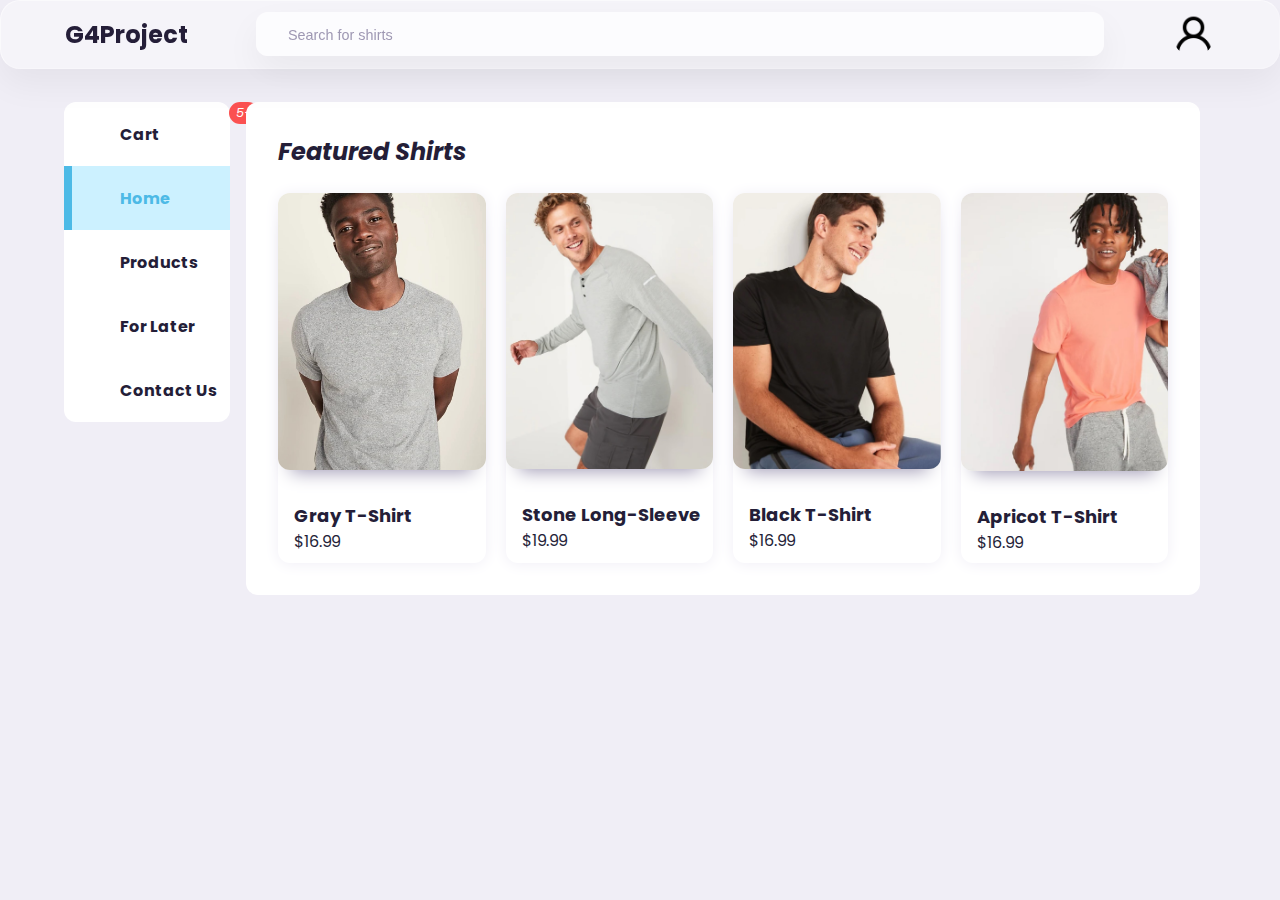
==== index.html @ c5a16b4a "Update index.html" ====
<!Doctype html>
<html lang="en">
<head>
    <meta charset="UTF-8">
    <meta http-equiv="X-UA-Compatible" content="IE=edge">
    <meta name="viewport" content="width=device-width, initial-scale=1.0">
    <title> Group 4 E-Commerce Website </title>
    <!--StyleSheet-->
    <link rel="stylesheet" href="style.css">
    <!--ICONS-->
    <link rel="stylesheet" href="https://unicons.iconscout.com/release/v2.1.6/css/unicons.css">
</head>
<body>    
    <nav>
        <div class="container">
            <h2 class="logo"> G4Project </h2>
            <div class="search-bar">
                <i class="uil uil-search"></i>
                <input type="search" placeholder="Search for shirts">
            </div>


            <!-- top navivation bar
            <div class="Home">
                <label class="btn btn-primary" class="active" for="Go Home">Home</label>
                <label class="btn btn-primary" for="Go Home">Products</label>
                <label class="btn btn-primary" for="Go Home">Contact Us</label>
            </div>

        -->
            <div class="account-photo">
                <img src="Images/account.png" width="20px">
            </div>
        </div>
        </div>
    </nav>
    <!------------------------------------Main-------------------------------------->
    <main>
        <div class="container">
            <!----------------------------------------------left navbar------------------------------------------------->
            <div class="left">
            <div class="sidebar">
                <a class="menu-item">
                    <span><i class="ui uil-shopping-cart"><small class="notification-count">5+</small></i></span><h3>Cart</h3>
                </a>            
                <a class="menu-item active">
                    <span><i class="uil uil-home"></i></span><h3>Home</h3>
                </a>
                <a class="menu-item">
                        <span><i class="uil uil-shopping-bag"></i></span><h3>Products</h3>
                        <!-------------------------------Product Expansion Window----------------------------------------->

                        <div class="product-popup">
                            <div>
                                <div class="product-body">
                                    <b> Athletic </b>

                                </div>
                                
                            </div>

                            <div>                               
                                <div class="product-body">
                                    <b> Casual </b>
                                </div>
                            </div>

                            <div>                               
                                <div class="product-body">
                                    <b> Formal </b>
                                </div>
                            </div>
                        </div>
                </a>
                    <!----------------------End of Product Expansion Window--------------------------------------->
                <a class="menu-item">
                    <span><i class="uil uil-bookmark"></i></span><h3>For Later</h3>
                </a>
                <a class="menu-item">
                    <span><i class="uil uil-envelope"></i></span><h3>Contact Us</h3>
                </a>                
            </div>
            </div>
        
            <!--------------------------------------------Middle to right featured---------------------------------------------->
        <div class="featured-container">            
            <section class="product-list">
                <div class="section-header">
                    <h2><ul><i class="uil uil-star">Featured Shirts</h2></i></ul>
                </div>


                <!--Featured 1- Product One-->
                <div class="product-container">
                <div class="card">
                    <a href="###############">
                        <div class="image">
                            <img src="Images/tshirtexample.jpg">
                        </div>
                    </a>
                        <div class="text">
                            <div class="title">Gray T-Shirt</div>
                            $16.99
                        </div>
                </div>            
             <!--Product Two-->
                <div class="card">
                    <a href="###############">
                        <div class="image">
                            <img src="Images/tshirtexample2.jpg">
                        </div>
                    </a>
                        <div class="text">
                            <div class="title">Stone Long-Sleeve</div>
                            $19.99
                        </div>
                </div>
            <!--Product Three-->
            <div class="card">
                <a href="###############">
                    <div class="image">
                        <img src="Images/tshirtexample3.jpg">
                    </div>
                </a>
                    <div class="text">
                        <div class="title">Black T-Shirt</div>
                        $16.99
                    </div>
            </div>
            <!--Product Four-->
            <div class="card">
                <a href="###############">
                    <div class="image">
                        <img src="Images/tshirtexample4.jpg">
                    </div>
                </a>
                    <div class="text">
                        <div class="title">Apricot T-Shirt</div>
                        $16.99
                    </div>
            </div>        
            </section>
    </div>        
    </main>
</body>
</html>
---- style.css ----
@import url('https://fonts.googleapis.com/css2?family=Poppins:wght@300;400;500;600&display=swap');

:root{
    --color-white: hsl(252, 30%, 100%); 
    --color-light: hsl(252, 30%, 95%); 
    --color-gray: hsl(252, 15%, 65%); 
    /*--color-primary: hsl(252, 75%, 60%); 
    --color-secondary: hsl(252, 100%, 90%); */
    --color-primary: hsl(197, 75%, 60%); 
    --color-secondary: hsl(197, 100%, 90%); 
    --color-success: hsl(120, 95%, 65%); 
    --color-danger: hsl(0, 95%, 65%); 
    --color-dark: hsl(252, 30%, 17%); 
    --color-black: hsl(252, 30%, 10%);     

    --border-radius: 2rem;
    --card-border-radius: 0.75rem;
    --btn-padding: 0.6rem 2rem;
    --search-padding: 0.6rem 1rem;
    --card-padding: 1rem;

    --sticky-top-left: 5.4rem;
    --sticky-top-right: -18rem;
    
    --background-blur: rgba(255, 255, 255, 0.336);
    --background-box-shadow: 0 15px 35px rgba(0, 0, 0, 0.05);
}
*,*
::before, 
*::after{
    margin: 0;
    padding: 0;
    outline: 0;
    box-sizing: border-box;
    text-decoration: none;
    list-style: none;
    border: none;
}
body{
    font-family: 'Poppins', sans-serif;
    color: var(--color-dark);
    background: var(--color-light);
    overflow-x: hidden;
}

/*==========General Styles========*/

.container{
    width: 90%;
    margin: 0 auto;    
}
.account-photo{
    width: 2.7rem;
    aspect-ratio: 1/1;
    border-radius: 50%;
    overflow: hidden;
}
img{
    display: block;
    width: 100%;
}
.btn{
    display: inline-block;
    padding: var(--btn-padding);
    font-weight: 500;
    border-radius: var(--card-border-radius);
    cursor: pointer;
    transition: all 300ms ease;
    font-size: 0.9rem;
}
.btn:hover{
    background: var(--color-primary);
    box-shadow: 0 5px 10px rgba(0, 0, 0, 0.1);
}
.btn-primary
.btn-primary .active{
    text-decoration: none;
    font-weight: 500;
    color: black;
    padding: 8px 15px;
    border-radius: 25px;
}
.text-bold{
    font-weight:500;
}
.text-muted{
    color: var(--color-gray);
}
.product-list .card:hover{
    box-shadow: 0px 4px 15px 0px var(--color-secondary);

}
.card .title:hover{
    color: var(--color-primary);
}
/*=========================NAVBAR======================= */

nav{
    width: 100%;
    background: var(--background-blur);
    box-shadow: var(--background-box-shadow);
    padding: 0.7rem 0;
    position: fixed;
    top: 0;
    z-index: 10;
    border-radius: 20px;
    backdrop-filter: blur(10px);
    border: 1px solid rgba(255, 255, 255, 0.25);
    border-top: 1px solid rgba(255, 255, 255, 0.5);
    border-left: 1px solid rgba(255, 255, 255, 0.5);

}
nav .container{
    display: flex;
    align-items: center;
    justify-content: space-between;
}
nav .search-bar{    
    border-radius: var(--card-border-radius);
    padding: var(--search-padding);
    background: rgba(255, 255, 255, 0.575);;
    box-shadow: var(--background-box-shadow);
    backdrop-filter: blur(5px);
}
nav .search-bar input[type="search"]{
    background: transparent;
    width: 50rem;
    margin-left: 1rem;
    font-size: 00.9rem;
    color: var(--color-dark);
}
nav .search-bar input[type="search"]::placeholder{
    color:var(--color-gray);
}
/*=======================MAIN=======================*/
main {
    position: relative;
    top: 5.4rem;
}
main .container{
    display: grid;
    grid-template-columns: 13vw auto;
    column-gap: 0rem;
    position: relative;
}

/*=======================LEFT NAVBAR=======================*/

main .container .left {
    height: max-content;
    position: sticky;
    top: var(--sticky-top-left);
}
main .left .profile .menu-item:hover{
    background: var(--color-light);
}
main .container i .notification-count{
    background: var(--color-danger);
    color: white;
    font-size: 0.7rem;
    width: fit-content;
    border-radius: 0.8rem;
    padding: 0.1rem 0.4rem;
    position: absolute;
    top: -0.2rem;
    right: -0.3rem;
}
.left .sidebar{
    margin-top: 1rem;
    background: var(--color-white);
    border-radius: var(--card-border-radius);
}
.left .sidebar .menu-item{
    display: flex;
    align-items: center;
    height: 4rem;
    cursor: pointer;
    translate: all 300ms ease;
    position: relative;
}
.left .sidebar .menu-item:hover{
    background: var(--color-light);
}
.left .sidebar i {
    font-size: 1.4rem;
    color: var(--color-gray);
    margin-left: 2rem;
    position: relative;
}
.left .sidebar i .notification-count{
    background: var(--color-danger);
    color: white;
    font-size: .8rem;
    width: fit-content;
    border-radius: 0.8rem;
    padding: 0.1rem 0.4rem;
    position: absolute;
    top: -1rem;
    right: -10.2rem;
}
.left .sidebar h3{
    margin-left: 1.5rem;
    font-size: 1rem;
}
.left .sidebar .active{
    background: var(--color-secondary);
}
.left .sidebar .active i, .left .sidebar .active h3{
    color: var(--color-primary);
}
.left .sidebar .active::before{
    content: "";
    display: block;
    width: 0.5rem;
    height: 100%;
    position: absolute;
    background: var(--color-primary);    
}
.left .sidebar .menu-item:first-child.active{
    border-top-left-radius: var(--card-border-radius);
    overflow: hidden;
}
.left .sidebar .menu-item:last-child.active{
    border-bottom-left-radius: var(--card-border-radius);
    overflow: hidden;
}
.left .btn{
    margin-top: 1rem;
    width: 100%;
    text-align: center;
    padding: 1rem 0;
}

/*============================PRODUCT POPUP===============================*/

.left .product-popup{
    position: absolute;
    text-align: center;
    top: 0;
    left: 105%;
    width: 8rem;
    padding: var(--card-padding);
    z-index: 8;
    background: var(--background-blur);
    box-shadow: var(--background-box-shadow);
    backdrop-filter: blur(10px);
    border: 1px solid rgba(255, 255, 255, 0.25);
    border-top: 1px solid rgba(255, 255, 255, 0.5);
    border-left: 1px solid rgba(255, 255, 255, 0.5);
    display: none;
}
.left .product-popup::before{
    content: "";
    width: 1.2rem;
    height: 1.2rem;
    display: block;
    background: var(--background-blur);
    box-shadow: var(--background-box-shadow);
    position: absolute;
    left: -0.6rem;
    transform: rotate(45deg);
}
.left .product-popup > div {
    display: flex;
    align-items: center;
    margin-bottom: 1rem;
}

/*=============================MIDDLE FEED====================================*/
.featured-container{
    display: flex;
    padding: var(--card-padding);
    position: relative;
    align-items: center;
    width: 100%;
    margin: 0 auto;
}
.product-list{
    padding: 2em;
    background: var(--color-white);
    border-radius: var(--card-border-radius);
}
.product-list .section-header{
    padding-bottom: 1.5rem;
}
.product-list .card{
    border-radius: var(--card-border-radius);
    padding: 0em;
    box-shadow: 0px 1px 15px 0px var(--color-light);
    text-align: center;
}
.card .title{
    font-size: 18px;
    font-weight: bold;
    text-align: top left;
} 
.card img{
    max-width: 100%;
    border-radius: var(--card-border-radius);
    box-shadow: 0px 15px 17px -13px var(--color-gray);
}
.card .text{
    padding-top: 2rem;
    padding-bottom: 0.5rem;
    text-align: left;
    margin-left: 1em;
    margin-bottom: 0em;
}
.button{
    background-color: var(--color-primary);
    font-size: 1.1rem;
    text-align: right;
    border: none;
    padding: 1.2rem;
    border-radius: var(--card-border-radius);
    font-weight: bold;
}
.product-container{
    display: grid;
    grid-template-columns: 1fr 1fr 1fr 1fr;
    grid-column-gap: 20px;
    grid-row-gap: 20px;
}
.main .featured-container{
    display: grid;
    grid-template-columns: 13vw auto 7vw;
    column-gap: 2rem;
    position: relative;
}

/*------------------------------------------Product Page-----------------------------------------------------------------------------------*/




















































/*MAY POSSIBLY NEED LATER DO NOT DELETE*/

/*
main .container .left .cart{
    padding: var(--card-padding);
    background: var(--color-white);
    border-radius: var(--card-border-radius);
    display: flex;
    align-items: center;
    cursor: pointer;
    position: relative;
    column-gap: 1rem;
    width: 100%;
}
.image-grid{
    --gap: 16px;
    --num-cols: 4;
    --row-height:300px;

    box-sizing: border-box;
    padding: var(--gap);

    display: grid;
    grid-template-columns: repeat(var(--num-cols), 1fr);
    grid-auto-rows: var(--row-height);
    gap: var(--gap);
}
.image-grid > img {
    width: 100%;
    height: 100%;
    object-fit: cover;
}
.middle .feeds .feed{
    background: var(--color-white);
    border-radius: var(--card-border-radius);
    padding: var(--card-padding);
    margin: 1rem 0;
    font-size: 0.85rem;
    line-height: 1.5;    
}
.middle .feed .head {
    display: flex;
    justify-content: space-between;    
}
.middle .feed .action-button {
    display: flex;
    justify-content: space-between;
    align-items: center;
    font-size: 1.4rem;
    margin: 0.6rem;
}
.middle .liked-by{
    display: flex;1
}
.middle .liked-by span{
    width: 1.4rem;
    height: 1.4rem;
    display: block;
    border-radius: 50%;
    overflow: hidden;
    border: 2px solid var(--color-white);
    margin-left: -0.6rem;
}
.middle .liked-by span:first-child{
    margin: 0;

}
.middle .liked-by p{
    margin-top: 0.1rem;
    margin-left: 0.5rem;
} */
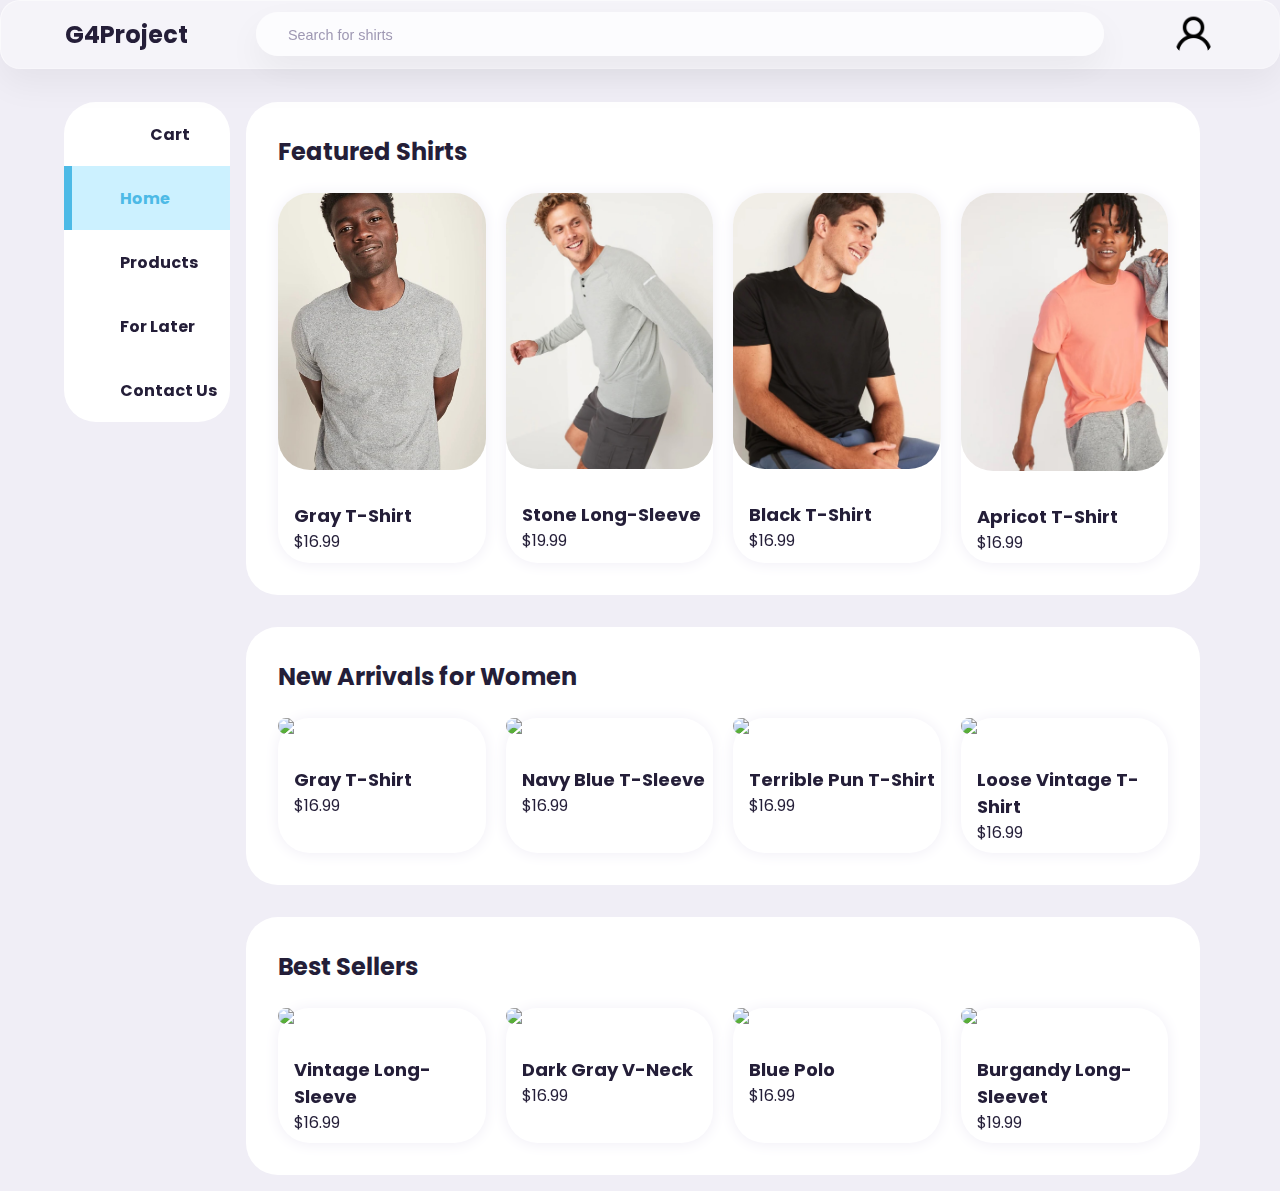
==== commit 0ca2e84b: "Styling and Organization" ====
--- a/index.html
+++ b/index.html
@@ -18,20 +18,15 @@
                 <i class="uil uil-search"></i>
                 <input type="search" placeholder="Search for shirts">
             </div>
-
-
-            <!-- top navivation bar
-            <div class="Home">
-                <label class="btn btn-primary" class="active" for="Go Home">Home</label>
-                <label class="btn btn-primary" for="Go Home">Products</label>
-                <label class="btn btn-primary" for="Go Home">Contact Us</label>
-            </div>
-
-        -->
+                <!-- top navivation bar
+                <div class="Home">
+                    <label class="btn btn-primary" class="active" for="Go Home">Home</label>
+                    <label class="btn btn-primary" for="Go Home">Products</label>
+                    <label class="btn btn-primary" for="Go Home">Contact Us</label>
+                </div>-->
             <div class="account-photo">
                 <img src="Images/account.png" width="20px">
             </div>
-        </div>
         </div>
     </nav>
     <!------------------------------------Main-------------------------------------->
@@ -39,108 +34,227 @@
         <div class="container">
             <!----------------------------------------------left navbar------------------------------------------------->
             <div class="left">
-            <div class="sidebar">
-                <a class="menu-item">
-                    <span><i class="ui uil-shopping-cart"><small class="notification-count">5+</small></i></span><h3>Cart</h3>
-                </a>            
-                <a class="menu-item active">
-                    <span><i class="uil uil-home"></i></span><h3>Home</h3>
-                </a>
-                <a class="menu-item">
+                <div class="sidebar">
+                    <a class="menu-item">
+                        <span><i class="ui uil-shopping-cart"><small class="notification-count">5+</small></i></span><h3>Cart</h3>
+                    </a>            
+                    <a class="menu-item active">
+                        <span><i class="uil uil-home"></i></span><h3>Home</h3>
+                    </a>
+                    <a class="menu-item">
                         <span><i class="uil uil-shopping-bag"></i></span><h3>Products</h3>
                         <!-------------------------------Product Expansion Window----------------------------------------->
 
-                        <div class="product-popup">
-                            <div>
-                                <div class="product-body">
-                                    <b> Athletic </b>
-
-                                </div>
+                            <div class="product-popup">
+                                <div>
+                                    <div class="product-body">
+                                        <b> Athletic </b>
+                                    </div>
                                 
-                            </div>
-
-                            <div>                               
-                                <div class="product-body">
-                                    <b> Casual </b>
-                                </div>
-                            </div>
-
-                            <div>                               
-                                <div class="product-body">
-                                    <b> Formal </b>
-                                </div>
-                            </div>
-                        </div>
-                </a>
+                                </div>
+                                <div>                               
+                                    <div class="product-body">
+                                        <b> Casual </b>
+                                    </div>
+                                </div>
+
+                                <div>                               
+                                    <div class="product-body">
+                                        <b> Formal </b>
+                                    </div>
+                                </div>
+                            </div>
+                    </a>
                     <!----------------------End of Product Expansion Window--------------------------------------->
-                <a class="menu-item">
-                    <span><i class="uil uil-bookmark"></i></span><h3>For Later</h3>
-                </a>
-                <a class="menu-item">
-                    <span><i class="uil uil-envelope"></i></span><h3>Contact Us</h3>
-                </a>                
-            </div>
+                    <a class="menu-item">
+                        <span><i class="uil uil-bookmark"></i></span><h3>For Later</h3>
+                    </a>
+                    <a class="menu-item">
+                        <span><i class="uil uil-envelope"></i></span><h3>Contact Us</h3>
+                    </a>                
+                </div>
             </div>
         
             <!--------------------------------------------Middle to right featured---------------------------------------------->
-        <div class="featured-container">            
-            <section class="product-list">
-                <div class="section-header">
-                    <h2><ul><i class="uil uil-star">Featured Shirts</h2></i></ul>
-                </div>
-
-
-                <!--Featured 1- Product One-->
-                <div class="product-container">
-                <div class="card">
-                    <a href="###############">
-                        <div class="image">
-                            <img src="Images/tshirtexample.jpg">
-                        </div>
-                    </a>
-                        <div class="text">
-                            <div class="title">Gray T-Shirt</div>
-                            $16.99
-                        </div>
-                </div>            
-             <!--Product Two-->
-                <div class="card">
-                    <a href="###############">
-                        <div class="image">
-                            <img src="Images/tshirtexample2.jpg">
-                        </div>
-                    </a>
-                        <div class="text">
-                            <div class="title">Stone Long-Sleeve</div>
-                            $19.99
-                        </div>
-                </div>
-            <!--Product Three-->
-            <div class="card">
-                <a href="###############">
-                    <div class="image">
-                        <img src="Images/tshirtexample3.jpg">
+        <div class="hompage-container">
+
+            <!--Feature Container #1-->
+            <div class="featured-container">            
+                <section class="product-list">
+                    <div class="section-header">
+                        <h2>Featured Shirts</h2>
                     </div>
-                </a>
-                    <div class="text">
-                        <div class="title">Black T-Shirt</div>
-                        $16.99
+
+                        <div class="product-container">
+                            <div class="card">
+                                <a href="###############">
+                                    <div class="image">
+                                        <img src="Images/tshirtexample.jpg">
+                                    </div>
+                                </a>
+                                <div class="text">
+                                    <div class="title">Gray T-Shirt</div>
+                                    $16.99
+                                </div>
+                            </div>
+
+                            <div class="card">
+                                <a href="###############">
+                                    <div class="image">
+                                        <img src="Images/tshirtexample2.jpg">
+                                    </div>
+                                </a>
+                                <div class="text">
+                                    <div class="title">Stone Long-Sleeve</div>
+                                    $19.99
+                                </div>
+                            </div>
+
+                            <div class="card">
+                                <a href="###############">
+                                    <div class="image">
+                                        <img src="Images/tshirtexample3.jpg">
+                                    </div>
+                                </a>
+                                <div class="text">
+                                    <div class="title">Black T-Shirt</div>
+                                    $16.99
+                                </div>
+                            </div>
+
+                            <div class="card">
+                                <a href="###############">
+                                    <div class="image">
+                                        <img src="Images/tshirtexample4.jpg">
+                                    </div>
+                                </a>
+                                <div class="text">
+                                    <div class="title">Apricot T-Shirt</div>
+                                    $16.99
+                                </div>
+                            </div> 
+                        </div>       
+                </section>
+            </div>
+
+            <!--Featured Container #2-->
+            <div class="featured-container">            
+                <section class="product-list">
+                    <div class="section-header">
+                        <h2>New Arrivals for Women</h2>
                     </div>
-            </div>
-            <!--Product Four-->
-            <div class="card">
-                <a href="###############">
-                    <div class="image">
-                        <img src="Images/tshirtexample4.jpg">
+            
+                        <div class="product-container">
+                            <div class="card">
+                                <a href="###############">
+                                    <div class="image">
+                                        <img src="Images/tshirtexample5.jpg">
+                                    </div>
+                                </a>
+                                <div class="text">
+                                    <div class="title">Gray T-Shirt</div>
+                                    $16.99
+                                </div>
+                            </div>
+            
+                            <div class="card">
+                                <a href="###############">
+                                    <div class="image">
+                                        <img src="Images/tshirtexample6.jpg">
+                                    </div>
+                                </a>
+                                <div class="text">
+                                    <div class="title">Navy Blue T-Sleeve</div>
+                                    $16.99
+                                </div>
+                            </div>
+            
+                            <div class="card">
+                                <a href="###############">
+                                    <div class="image">
+                                        <img src="Images/tshirtexample7.jpg">
+                                    </div>
+                                </a>
+                                <div class="text">
+                                    <div class="title">Terrible Pun T-Shirt</div>
+                                    $16.99
+                                </div>
+                            </div>
+            
+                            <div class="card">
+                                <a href="###############">
+                                    <div class="image">
+                                        <img src="Images/tshirtexample8.jpg">
+                                    </div>
+                                </a>
+                                <div class="text">
+                                    <div class="title">Loose Vintage T-Shirt</div>
+                                    $16.99
+                                </div>
+                            </div>  
+                        </div>      
+                </section>
+            </div>
+
+            <!--Feautred Container #3-->
+            <div class="featured-container">            
+                <section class="product-list">
+                    <div class="section-header">
+                        <h2>Best Sellers</h2>
                     </div>
-                </a>
-                    <div class="text">
-                        <div class="title">Apricot T-Shirt</div>
-                        $16.99
-                    </div>
-            </div>        
-            </section>
-    </div>        
+            
+                        <div class="product-container">
+                            <div class="card">
+                                <a href="###############">
+                                    <div class="image">
+                                        <img src="Images/tshirtexample9.jpg">
+                                    </div>
+                                </a>
+                                <div class="text">
+                                    <div class="title">Vintage Long-Sleeve</div>
+                                    $16.99
+                                </div>
+                            </div>
+            
+                            <div class="card">
+                                <a href="###############">
+                                    <div class="image">
+                                        <img src="Images/tshirtexample10.jpg">
+                                    </div>
+                                </a>
+                                <div class="text">
+                                    <div class="title">Dark Gray V-Neck</div>
+                                    $16.99
+                                </div>
+                            </div>
+            
+                            <div class="card">
+                                <a href="###############">
+                                    <div class="image">
+                                        <img src="Images/tshirtexample11.jpg">
+                                    </div>
+                                </a>
+                                <div class="text">
+                                    <div class="title">Blue Polo</div>
+                                    $16.99
+                                </div>
+                            </div>
+            
+                            <div class="card">
+                                <a href="###############">
+                                    <div class="image">
+                                        <img src="Images/tshirtexample12.jpg">
+                                    </div>
+                                </a>
+                                <div class="text">
+                                    <div class="title">Burgandy Long-Sleevet</div>
+                                    $19.99
+                                </div>
+                            </div> 
+                        </div>       
+                </section>
+            </div>
+        </div>        
     </main>
 </body>
 </html>
--- a/style.css
+++ b/style.css
@@ -14,7 +14,7 @@
     --color-black: hsl(252, 30%, 10%);     
 
     --border-radius: 2rem;
-    --card-border-radius: 0.75rem;
+    --card-border-radius: 2rem;
     --btn-padding: 0.6rem 2rem;
     --search-padding: 0.6rem 1rem;
     --card-padding: 1rem;
@@ -58,6 +58,7 @@
 img{
     display: block;
     width: 100%;
+    cursor: pointer;
 }
 .btn{
     display: inline-block;
@@ -87,8 +88,14 @@
     color: var(--color-gray);
 }
 .product-list .card:hover{
-    box-shadow: 0px 4px 15px 0px var(--color-secondary);
-
+    box-shadow: 0px 4px 15px 0px var(--color-gray);
+    border-radius: 0.2rem;
+    transition: all 700ms ease;
+}
+.product-list .card img:hover{
+    box-shadow: 0px 15px 17px -14px var(--color-gray);
+    border-radius: 0.2rem;
+    transition: all 500ms ease;
 }
 .card .title:hover{
     color: var(--color-primary);
@@ -126,8 +133,8 @@
     background: transparent;
     width: 50rem;
     margin-left: 1rem;
-    font-size: 00.9rem;
-    color: var(--color-dark);
+    font-size: 0.9rem;
+    color: var(--color-primary);
 }
 nav .search-bar input[type="search"]::placeholder{
     color:var(--color-gray);
@@ -194,7 +201,7 @@
     width: fit-content;
     border-radius: 0.8rem;
     padding: 0.1rem 0.4rem;
-    position: absolute;
+    position: relative;
     top: -1rem;
     right: -10.2rem;
 }
@@ -267,6 +274,17 @@
 }
 
 /*=============================MIDDLE FEED====================================*/
+.homepage-container{
+    display: flex;
+    align-items: center;
+    width: 100%;
+    position: relative;
+    padding: 500px;
+    display: grid;
+    grid-template-rows: auto;
+    grid-column-gap: 20px;
+    grid-row-gap: 10px;
+}
 .featured-container{
     display: flex;
     padding: var(--card-padding);
@@ -297,7 +315,7 @@
 .card img{
     max-width: 100%;
     border-radius: var(--card-border-radius);
-    box-shadow: 0px 15px 17px -13px var(--color-gray);
+    
 }
 .card .text{
     padding-top: 2rem;
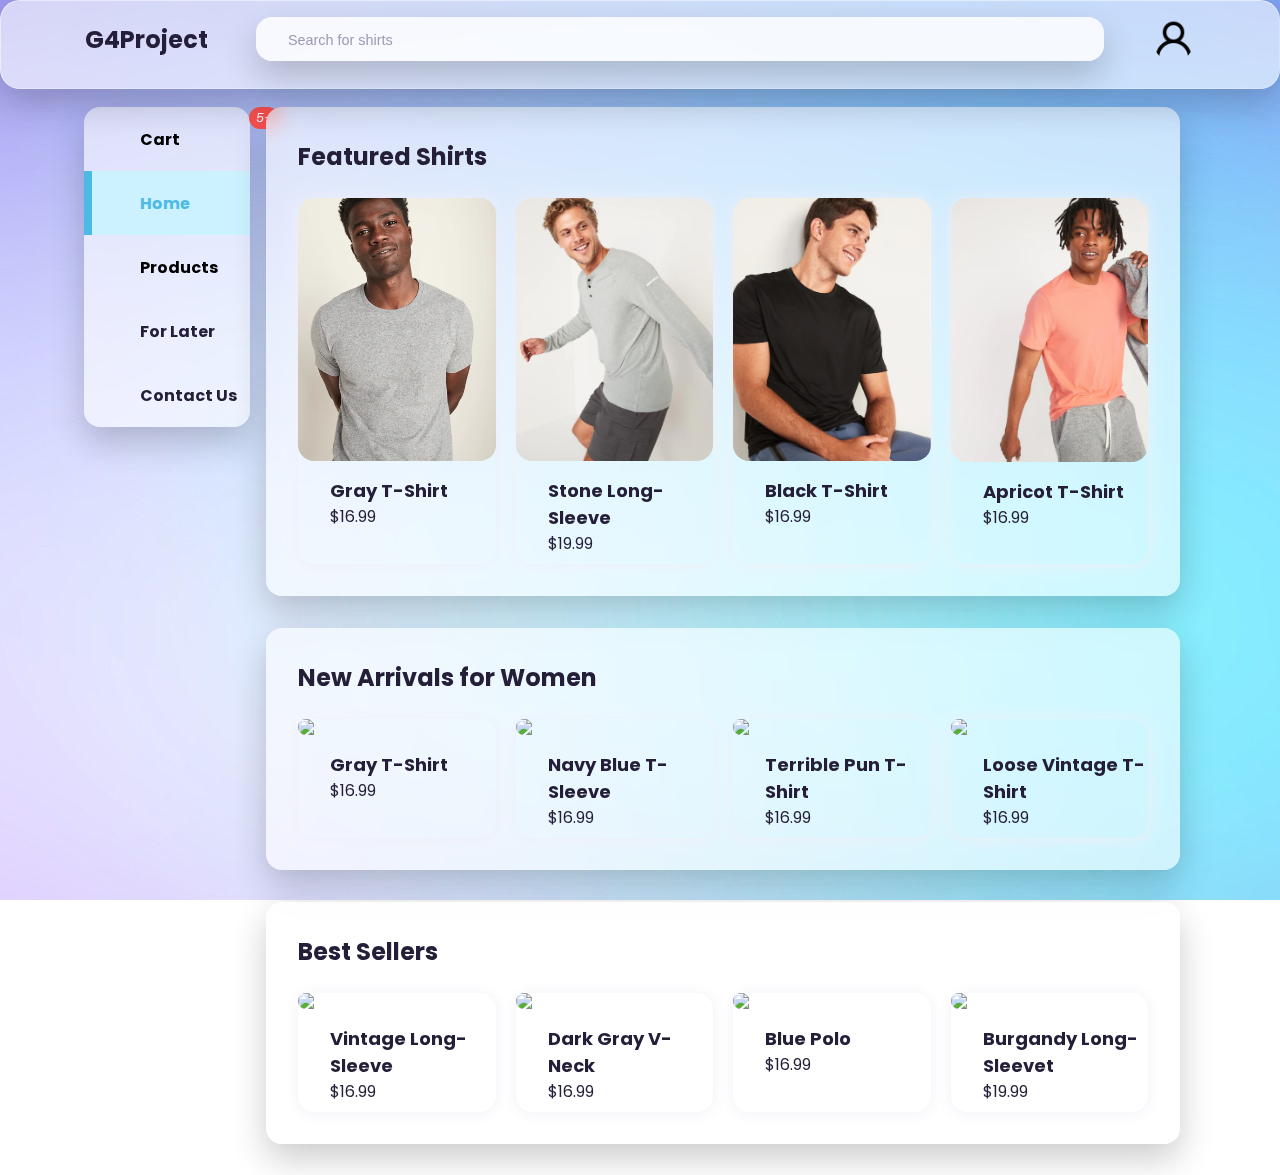
==== commit 8c261ad4: "test" ====
--- a/index.html
+++ b/index.html
@@ -25,7 +25,8 @@
                     <label class="btn btn-primary" for="Go Home">Contact Us</label>
                 </div>-->
             <div class="account-photo">
-                <img src="Images/account.png" width="20px">
+                <a href="login.html"><img src="Images/account.png" width="19px"></a>
+                <!--test-->
             </div>
         </div>
     </nav>
@@ -35,13 +36,13 @@
             <!----------------------------------------------left navbar------------------------------------------------->
             <div class="left">
                 <div class="sidebar">
-                    <a class="menu-item">
+                    <a class="menu-item" href="cart.html">
                         <span><i class="ui uil-shopping-cart"><small class="notification-count">5+</small></i></span><h3>Cart</h3>
                     </a>            
                     <a class="menu-item active">
                         <span><i class="uil uil-home"></i></span><h3>Home</h3>
                     </a>
-                    <a class="menu-item">
+                    <a class="menu-item" href="graphic-tshirt-page.html">
                         <span><i class="uil uil-shopping-bag"></i></span><h3>Products</h3>
                         <!-------------------------------Product Expansion Window----------------------------------------->
 
@@ -76,8 +77,7 @@
             </div>
         
             <!--------------------------------------------Middle to right featured---------------------------------------------->
-        <div class="hompage-container">
-
+         <div class="hompage-container">
             <!--Feature Container #1-->
             <div class="featured-container">            
                 <section class="product-list">
@@ -87,7 +87,7 @@
 
                         <div class="product-container">
                             <div class="card">
-                                <a href="###############">
+                                <a href="singleproduct.html">
                                     <div class="image">
                                         <img src="Images/tshirtexample.jpg">
                                     </div>
--- a/style.css
+++ b/style.css
@@ -14,7 +14,7 @@
     --color-black: hsl(252, 30%, 10%);     
 
     --border-radius: 2rem;
-    --card-border-radius: 2rem;
+    --card-border-radius: 1rem;
     --btn-padding: 0.6rem 2rem;
     --search-padding: 0.6rem 1rem;
     --card-padding: 1rem;
@@ -22,8 +22,8 @@
     --sticky-top-left: 5.4rem;
     --sticky-top-right: -18rem;
     
-    --background-blur: rgba(255, 255, 255, 0.336);
-    --background-box-shadow: 0 15px 35px rgba(0, 0, 0, 0.05);
+    --background-blur: rgba(255, 255, 255, 0.589);
+    --background-box-shadow: 0 15px 35px rgba(0, 0, 0, 0.2);
 }
 *,*
 ::before, 
@@ -39,9 +39,12 @@
 body{
     font-family: 'Poppins', sans-serif;
     color: var(--color-dark);
-    background: var(--color-light);
+    /*background-color: var(--color-light);*/
+    background-image: url("Images/purpleWallpaper.jpeg");
+    background-attachment: fixed;
     overflow-x: hidden;
 }
+
 
 /*==========General Styles========*/
 
@@ -87,31 +90,19 @@
 .text-muted{
     color: var(--color-gray);
 }
-.product-list .card:hover{
-    box-shadow: 0px 4px 15px 0px var(--color-gray);
-    border-radius: 0.2rem;
-    transition: all 700ms ease;
-}
-.product-list .card img:hover{
-    box-shadow: 0px 15px 17px -14px var(--color-gray);
-    border-radius: 0.2rem;
-    transition: all 500ms ease;
-}
-.card .title:hover{
-    color: var(--color-primary);
-}
+
 /*=========================NAVBAR======================= */
 
 nav{
     width: 100%;
     background: var(--background-blur);
     box-shadow: var(--background-box-shadow);
+    backdrop-filter: blur(10px);
     padding: 0.7rem 0;
     position: fixed;
     top: 0;
     z-index: 10;
     border-radius: 20px;
-    backdrop-filter: blur(10px);
     border: 1px solid rgba(255, 255, 255, 0.25);
     border-top: 1px solid rgba(255, 255, 255, 0.5);
     border-left: 1px solid rgba(255, 255, 255, 0.5);
@@ -149,6 +140,12 @@
     grid-template-columns: 13vw auto;
     column-gap: 0rem;
     position: relative;
+}
+a:link{
+    color: black;
+}
+a:visited{
+    color: black;
 }
 
 /*=======================LEFT NAVBAR=======================*/
@@ -172,10 +169,13 @@
     top: -0.2rem;
     right: -0.3rem;
 }
+/*=======================SIDE-BAR============================*/
 .left .sidebar{
     margin-top: 1rem;
-    background: var(--color-white);
-    border-radius: var(--card-border-radius);
+    background: var(--background-blur);
+    box-shadow: var(--background-box-shadow);
+    border-radius: var(--card-border-radius);
+    backdrop-filter: blur(10px);
 }
 .left .sidebar .menu-item{
     display: flex;
@@ -186,7 +186,7 @@
     position: relative;
 }
 .left .sidebar .menu-item:hover{
-    background: var(--color-light);
+    background: var(--color-white);
 }
 .left .sidebar i {
     font-size: 1.4rem;
@@ -201,7 +201,7 @@
     width: fit-content;
     border-radius: 0.8rem;
     padding: 0.1rem 0.4rem;
-    position: relative;
+    position: absolute;
     top: -1rem;
     right: -10.2rem;
 }
@@ -263,6 +263,8 @@
     display: block;
     background: var(--background-blur);
     box-shadow: var(--background-box-shadow);
+    border-radius: var(--card-border-radius);
+    backdrop-filter: blur(10px);
     position: absolute;
     left: -0.6rem;
     transform: rotate(45deg);
@@ -295,7 +297,10 @@
 }
 .product-list{
     padding: 2em;
-    background: var(--color-white);
+    background: var(--background-blur);
+    box-shadow: var(--background-box-shadow);
+    border-radius: var(--card-border-radius);
+    backdrop-filter: blur(10px);
     border-radius: var(--card-border-radius);
 }
 .product-list .section-header{
@@ -305,7 +310,9 @@
     border-radius: var(--card-border-radius);
     padding: 0em;
     box-shadow: 0px 1px 15px 0px var(--color-light);
-    text-align: center;
+    text-align: left;
+
+    transition: 300ms ease-out;
 }
 .card .title{
     font-size: 18px;
@@ -316,6 +323,7 @@
     max-width: 100%;
     border-radius: var(--card-border-radius);
     
+    transition: 300ms ease-out;
 }
 .card .text{
     padding-top: 2rem;
@@ -326,10 +334,10 @@
 }
 .button{
     background-color: var(--color-primary);
-    font-size: 1.1rem;
+    font-size: 1rem;
     text-align: right;
     border: none;
-    padding: 1.2rem;
+    padding: 1rem;
     border-radius: var(--card-border-radius);
     font-weight: bold;
 }
@@ -345,11 +353,213 @@
     column-gap: 2rem;
     position: relative;
 }
-
+.product-list .card:hover{
+    box-shadow: 0px 4px 15px 0px var(--color-primary);
+    border-radius: 0.2rem;
+    transition: all 700ms ease;
+}
+.product-list .card img:hover{
+    box-shadow: 0px 15px 17px -14px var(--color-gray);
+    border-radius: 0.2rem;
+    transition: all 500ms ease;
+}
+.card .title:hover{
+    color: var(--color-primary);
+}
 /*------------------------------------------Product Page-----------------------------------------------------------------------------------*/
-
-
-
+.product-page-container{
+    display: flex;
+    width: 75vw;
+    height: 80vh;
+    display: grid;
+    position: relative;
+    grid-template-columns: 1fr 1fr 1fr 1fr 1fr 1fr;
+    grid-template-rows: 1fr 1fr 1fr 1fr 1fr;
+    padding: 15px;
+    box-sizing: border-box;
+    background-color: var(--color-white);
+    background: var(--background-blur);
+    box-shadow: var(--background-box-shadow);
+    backdrop-filter: blur(30px);
+    border-radius: var(--border-radius);
+}
+.header{
+    grid-column-start: 1;
+    grid-column-end: 6;
+}
+.content-large{
+    display: flex;
+    grid-row-start: 1;
+    grid-row-end: 6;
+    grid-column-start: 1;
+    grid-column-end: 4;
+    max-width: fit-content;
+
+    border-radius: var(--card-border-radius);
+    box-shadow: 10px 15px 17px -20px var(--color-gray);
+    
+}
+.content-large img{
+    border-radius: var(--card-border-radius);
+    display: flex;
+    max-width: 100%;
+}
+.content-small, .content-buy{
+    align-items: left;
+}
+.content-small{
+    grid-column-start: 4;
+    grid-column-end: 8;   
+}
+.content-buy{
+    grid-row-start: 5;
+    grid-column-start: 4;
+    grid-column-end: 8; 
+}
+.container .text{
+    padding-top: 1rem;
+    padding-left: 1rem;
+}
+h1{
+    text-align: justify;
+    font-size: 3.6vw;
+    color: black;
+}
+
+/*------------------------------------------Cart Page-----------------------------------------------------------------------------------*/
+/*------------------------------------------total and checkout-----------------------------------------------------------------------------------*/
+.totalcheckout{
+    height: max-content;
+    position: sticky;
+    top: var(--sticky-top-right);
+        position: right;
+        justify-content: space-between;
+        align-self: right;
+        text-align: center;
+        background: var(--color-white);
+        border-radius: var(--card-border-radius);
+        display: inline-block;
+    
+    margin-left: auto; 
+    margin-right: 0;
+    
+    
+    
+    
+        align-self: right;
+        justify-content: space-between;
+            padding: 3em;
+               background-color: var(--color-white);
+               border-radius: var(--card-border-radius);
+    display: inline-block;
+    
+    }
+    
+
+.addcart{
+    padding: .5em;
+    border-radius: var(--card-border-radius);
+    background-color: var(--color-primary);
+    font-weight: bold;
+    
+}
+.submitbtn
+{
+    padding: .5em;
+    border-radius: var(--card-border-radius);
+    font-weight: bold;
+}
+.productincart-list{
+    padding: 3em;
+    background-color: var(--color-white);
+    border-radius: var(--card-border-radius);
+}
+.productincart-list .card{
+    background-color: white;
+    border-radius: var(--card-border-radius);
+    padding: 1em;
+    box-shadow: 0px 1px 2px 0px var(--color-light);
+    text-align: center;
+	display: inline-block;
+	align-self: right;
+}
+.productincart-container{
+    display: grid;
+    grid-template-columns: 1fr 1fr 1fr 1fr;
+    grid-column-gap: 20px;
+    grid-row-gap: 20px;
+	display: inline-block;
+	align-self: right;
+}
+.cart-quantity {
+    width: 10%;
+}
+.cart-quantity-input {
+    height: 35px;
+    width: 60px;
+    border-radius: 5px;
+    border: 1px solid #56CCF2;
+    background-color: #eee;
+    color: #333;
+    padding: 0;
+    text-align: center;
+    font-size: 1.2em;
+    margin-right: 25px;
+    display: inline-block;
+    align-self: right;
+}
+.card .rbtn{
+  padding: 1em;
+  background-color: red;
+  border-radius: var(--card-border-radius); 
+  font-weight: bold;
+}
+/*checkoutform*/
+
+.ctform{
+  display: -ms-flexbox; /* IE10 */
+  display: flex;
+  -ms-flex-wrap: wrap; /* IE10 */
+  flex-wrap: wrap;
+  
+}
+.form{
+    padding: 1em;
+    border-radius: var(--card-border-radius);
+  -ms-flex: 75%; /* IE10 */
+  flex: 75%;
+}
+.container{
+  padding: 5px 20px 15px 20px;
+  border-radius: 3px;
+}
+.billpay{
+  -ms-flex: 50%; /* IE10 */
+  flex: 50%;
+}
+.btn:hover {
+  background-color: #45a049;
+}
+
+@media (max-width: 800px) {
+  .ctform {
+    flex-direction: column-reverse;
+  }
+  .form {
+    margin-bottom: 20px;
+  }
+}
+
+
+/*
+.product-page-container div{
+    border: 1px solid #000000;
+}
+.footer{
+    grid-column: 1/ span 5;
+    
+}*/
+    
 
 
 
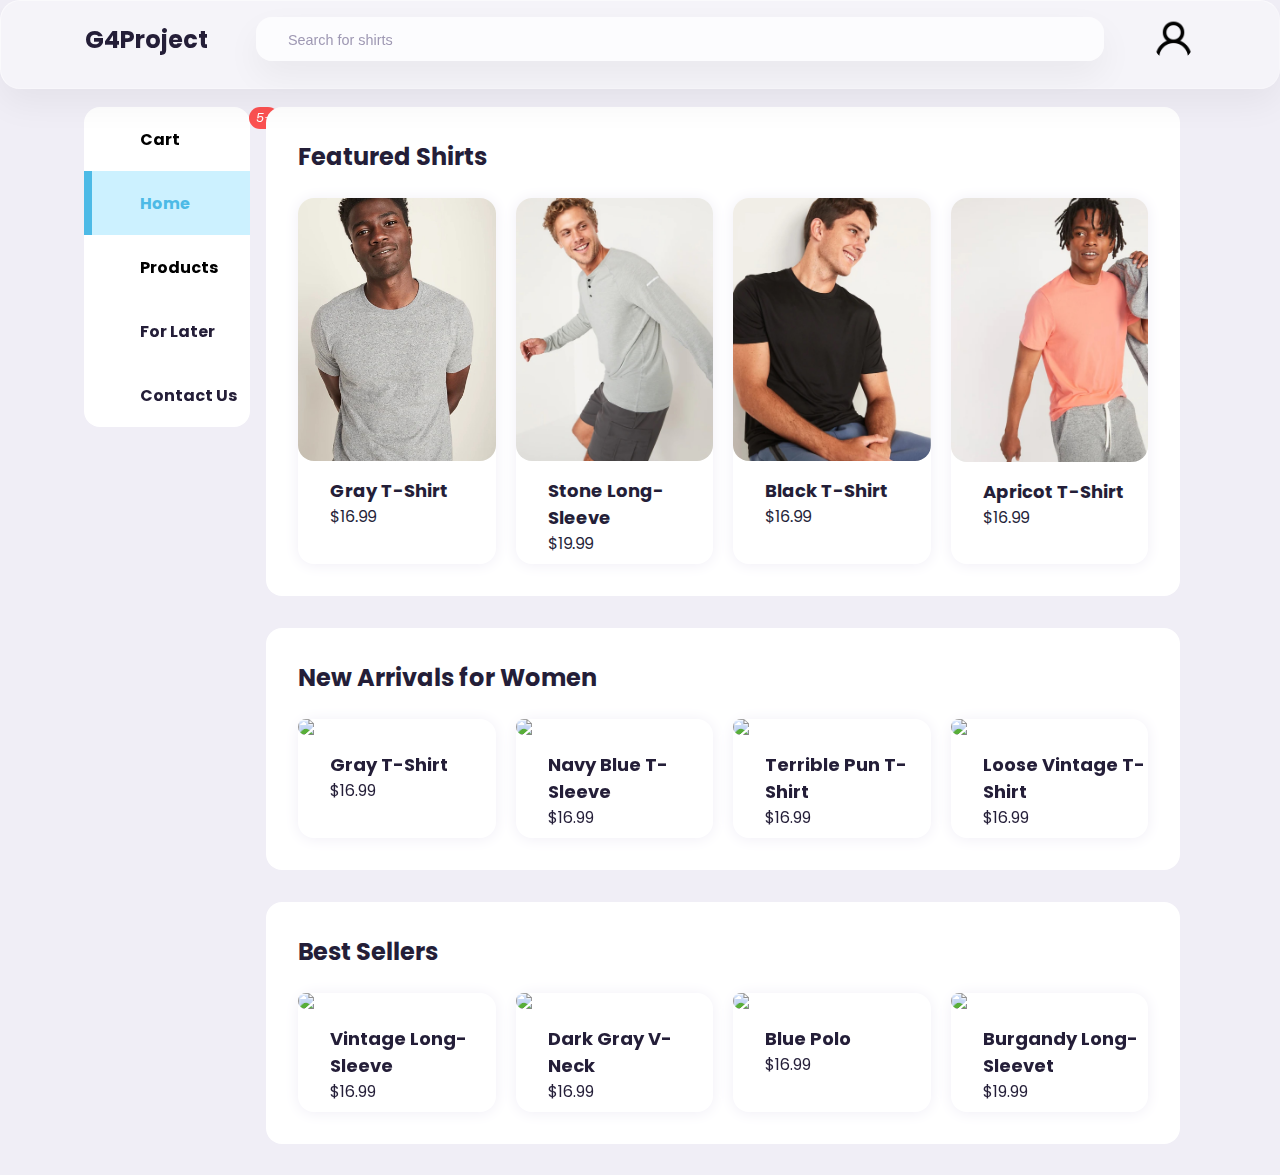
==== commit 5095e1e7: "Small Changes" ====
--- a/index.html
+++ b/index.html
@@ -9,6 +9,8 @@
     <link rel="stylesheet" href="style.css">
     <!--ICONS-->
     <link rel="stylesheet" href="https://unicons.iconscout.com/release/v2.1.6/css/unicons.css">
+    <!--JavaScript-->
+    <script src="./index.js"></script>
 </head>
 <body>    
     <nav>
@@ -25,8 +27,7 @@
                     <label class="btn btn-primary" for="Go Home">Contact Us</label>
                 </div>-->
             <div class="account-photo">
-                <a href="login.html"><img src="Images/account.png" width="19px"></a>
-                <!--test-->
+                <a href="login.html"><img src="Images/account.png" width="20px"></a>
             </div>
         </div>
     </nav>
--- a/style.css
+++ b/style.css
@@ -22,8 +22,8 @@
     --sticky-top-left: 5.4rem;
     --sticky-top-right: -18rem;
     
-    --background-blur: rgba(255, 255, 255, 0.589);
-    --background-box-shadow: 0 15px 35px rgba(0, 0, 0, 0.2);
+    --background-blur: rgba(255, 255, 255, 0.336);
+    --background-box-shadow: 0 15px 35px rgba(0, 0, 0, 0.05);
 }
 *,*
 ::before, 
@@ -39,12 +39,9 @@
 body{
     font-family: 'Poppins', sans-serif;
     color: var(--color-dark);
-    /*background-color: var(--color-light);*/
-    background-image: url("Images/purpleWallpaper.jpeg");
-    background-attachment: fixed;
+    background: var(--color-light);
     overflow-x: hidden;
 }
-
 
 /*==========General Styles========*/
 
@@ -90,19 +87,31 @@
 .text-muted{
     color: var(--color-gray);
 }
-
+.product-list .card:hover{
+    box-shadow: 0px 4px 15px 0px var(--color-gray);
+    border-radius: 0.2rem;
+    transition: all 700ms ease;
+}
+.product-list .card img:hover{
+    box-shadow: 0px 15px 17px -14px var(--color-gray);
+    border-radius: 0.2rem;
+    transition: all 500ms ease;
+}
+.card .title:hover{
+    color: var(--color-primary);
+}
 /*=========================NAVBAR======================= */
 
 nav{
     width: 100%;
     background: var(--background-blur);
     box-shadow: var(--background-box-shadow);
-    backdrop-filter: blur(10px);
     padding: 0.7rem 0;
     position: fixed;
     top: 0;
     z-index: 10;
     border-radius: 20px;
+    backdrop-filter: blur(10px);
     border: 1px solid rgba(255, 255, 255, 0.25);
     border-top: 1px solid rgba(255, 255, 255, 0.5);
     border-left: 1px solid rgba(255, 255, 255, 0.5);
@@ -172,10 +181,8 @@
 /*=======================SIDE-BAR============================*/
 .left .sidebar{
     margin-top: 1rem;
-    background: var(--background-blur);
-    box-shadow: var(--background-box-shadow);
-    border-radius: var(--card-border-radius);
-    backdrop-filter: blur(10px);
+    background: var(--color-white);
+    border-radius: var(--card-border-radius);
 }
 .left .sidebar .menu-item{
     display: flex;
@@ -186,7 +193,7 @@
     position: relative;
 }
 .left .sidebar .menu-item:hover{
-    background: var(--color-white);
+    background: var(--color-light);
 }
 .left .sidebar i {
     font-size: 1.4rem;
@@ -247,10 +254,11 @@
     left: 105%;
     width: 8rem;
     padding: var(--card-padding);
-    z-index: 8;
+    z-index: 10;
     background: var(--background-blur);
     box-shadow: var(--background-box-shadow);
     backdrop-filter: blur(10px);
+    border-radius: var(--card-border-radius);
     border: 1px solid rgba(255, 255, 255, 0.25);
     border-top: 1px solid rgba(255, 255, 255, 0.5);
     border-left: 1px solid rgba(255, 255, 255, 0.5);
@@ -263,8 +271,6 @@
     display: block;
     background: var(--background-blur);
     box-shadow: var(--background-box-shadow);
-    border-radius: var(--card-border-radius);
-    backdrop-filter: blur(10px);
     position: absolute;
     left: -0.6rem;
     transform: rotate(45deg);
@@ -297,11 +303,11 @@
 }
 .product-list{
     padding: 2em;
-    background: var(--background-blur);
-    box-shadow: var(--background-box-shadow);
-    border-radius: var(--card-border-radius);
-    backdrop-filter: blur(10px);
-    border-radius: var(--card-border-radius);
+    background: var(--color-white);
+    border-radius: var(--card-border-radius);
+
+    position: relative;
+    z-index: 1;
 }
 .product-list .section-header{
     padding-bottom: 1.5rem;
@@ -353,19 +359,7 @@
     column-gap: 2rem;
     position: relative;
 }
-.product-list .card:hover{
-    box-shadow: 0px 4px 15px 0px var(--color-primary);
-    border-radius: 0.2rem;
-    transition: all 700ms ease;
-}
-.product-list .card img:hover{
-    box-shadow: 0px 15px 17px -14px var(--color-gray);
-    border-radius: 0.2rem;
-    transition: all 500ms ease;
-}
-.card .title:hover{
-    color: var(--color-primary);
-}
+
 /*------------------------------------------Product Page-----------------------------------------------------------------------------------*/
 .product-page-container{
     display: flex;
@@ -378,9 +372,6 @@
     padding: 15px;
     box-sizing: border-box;
     background-color: var(--color-white);
-    background: var(--background-blur);
-    box-shadow: var(--background-box-shadow);
-    backdrop-filter: blur(30px);
     border-radius: var(--border-radius);
 }
 .header{
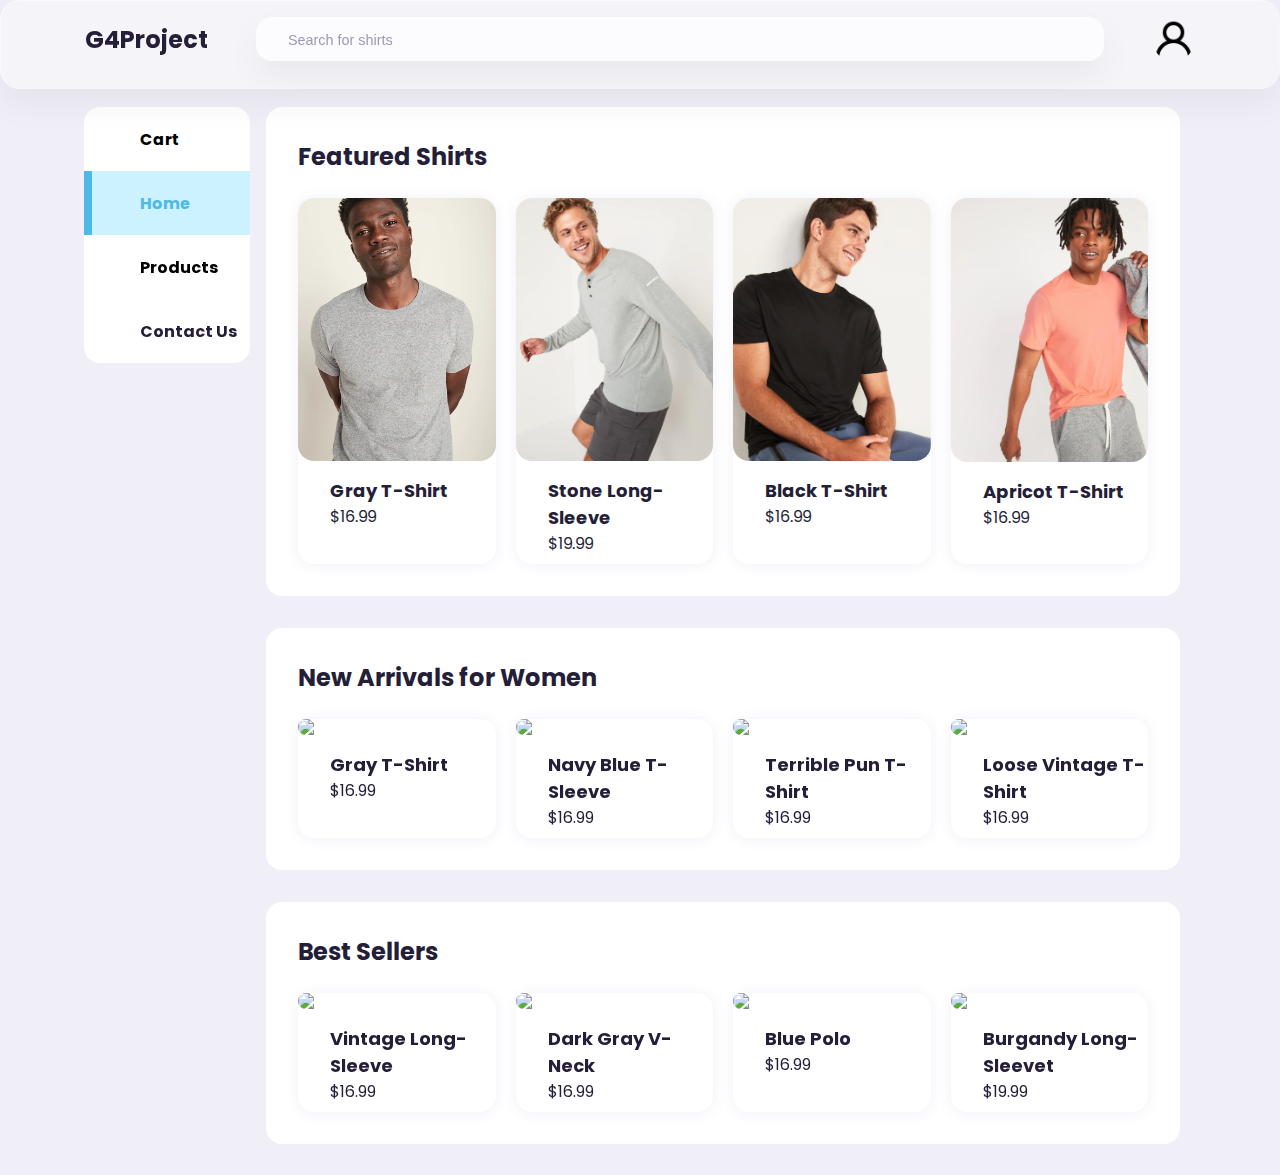
==== commit b3cf6600: "Finishing touches" ====
--- a/index.html
+++ b/index.html
@@ -9,8 +9,6 @@
     <link rel="stylesheet" href="style.css">
     <!--ICONS-->
     <link rel="stylesheet" href="https://unicons.iconscout.com/release/v2.1.6/css/unicons.css">
-    <!--JavaScript-->
-    <script src="./index.js"></script>
 </head>
 <body>    
     <nav>
@@ -38,12 +36,12 @@
             <div class="left">
                 <div class="sidebar">
                     <a class="menu-item" href="cart.html">
-                        <span><i class="ui uil-shopping-cart"><small class="notification-count">5+</small></i></span><h3>Cart</h3>
+                        <span><i class="ui uil-shopping-cart"></small></i></span><h3>Cart</h3>
                     </a>            
                     <a class="menu-item active">
                         <span><i class="uil uil-home"></i></span><h3>Home</h3>
                     </a>
-                    <a class="menu-item" href="graphic-tshirt-page.html">
+                    <a class="menu-item" href="products.html">
                         <span><i class="uil uil-shopping-bag"></i></span><h3>Products</h3>
                         <!-------------------------------Product Expansion Window----------------------------------------->
 
@@ -68,9 +66,6 @@
                             </div>
                     </a>
                     <!----------------------End of Product Expansion Window--------------------------------------->
-                    <a class="menu-item">
-                        <span><i class="uil uil-bookmark"></i></span><h3>For Later</h3>
-                    </a>
                     <a class="menu-item">
                         <span><i class="uil uil-envelope"></i></span><h3>Contact Us</h3>
                     </a>                
--- a/style.css
+++ b/style.css
@@ -264,6 +264,10 @@
     border-left: 1px solid rgba(255, 255, 255, 0.5);
     display: none;
 }
+.product-popup {
+    position: relative;
+    display: inline-block;
+}
 .left .product-popup::before{
     content: "";
     width: 1.2rem;
@@ -280,6 +284,10 @@
     align-items: center;
     margin-bottom: 1rem;
 }
+#products:hover .product-popup{
+    display: block;
+    z-index: auto;
+}
 
 /*=============================MIDDLE FEED====================================*/
 .homepage-container{
@@ -292,6 +300,7 @@
     grid-template-rows: auto;
     grid-column-gap: 20px;
     grid-row-gap: 10px;
+    z-index: 1;
 }
 .featured-container{
     display: flex;
@@ -300,6 +309,7 @@
     align-items: center;
     width: 100%;
     margin: 0 auto;
+    z-index: 1;
 }
 .product-list{
     padding: 2em;
@@ -358,6 +368,7 @@
     grid-template-columns: 13vw auto 7vw;
     column-gap: 2rem;
     position: relative;
+    z-index: 1;
 }
 
 /*------------------------------------------Product Page-----------------------------------------------------------------------------------*/
@@ -541,6 +552,76 @@
   }
 }
 
+/*--------------------------- ADMIN PAGE ------------------------------------------*/
+
+table{
+    font-family: 'Poppins', sans-serif;
+    border-collapse: collapse;
+    width: 100%;
+}  
+td, th {
+    border: 1px solid #ddd;
+    padding: 8px;
+}  
+tr:nth-child(even){background-color: #f2f2f2;}
+  
+tr:hover {background-color: #ddd;}
+  
+th {
+    padding-top: 12px;
+    padding-bottom: 12px;
+    text-align: left;
+    background-color: var(--color-primary);
+    color: white;
+}
+
+button{
+    align-items: center;
+    background-color: var(--color-dark);
+    color: white;
+    font-size: medium;
+    padding: 8px;
+    border-radius: 10px;
+}
+button:hover{
+    background-color: var(--color-secondary);
+}
+
+@media screen and (max-width: 1200px){
+    .container{
+        width: 96%;
+    }
+
+    main .container{
+        grid-template-columns: 5rem auto 0vw;
+        gap: 1rem;
+    }
+    .left{
+        width: 5rem;
+        z-index: 5;
+    }
+    .sidebar h3{
+        display: none;
+    }
+}
+
+
+@media screen and (max-width: 992px){
+    nav .search-bar {
+    display: none;
+    }
+
+    main .container{
+        grid-template-columns: 0 auto 5rem;
+        gap: 0;
+    }
+    main .container .left{
+        grid-column: 3/4;
+        position: fixed;
+        bottom: 0;
+        right: 0;
+    }
+}
 
 /*
 .product-page-container div{
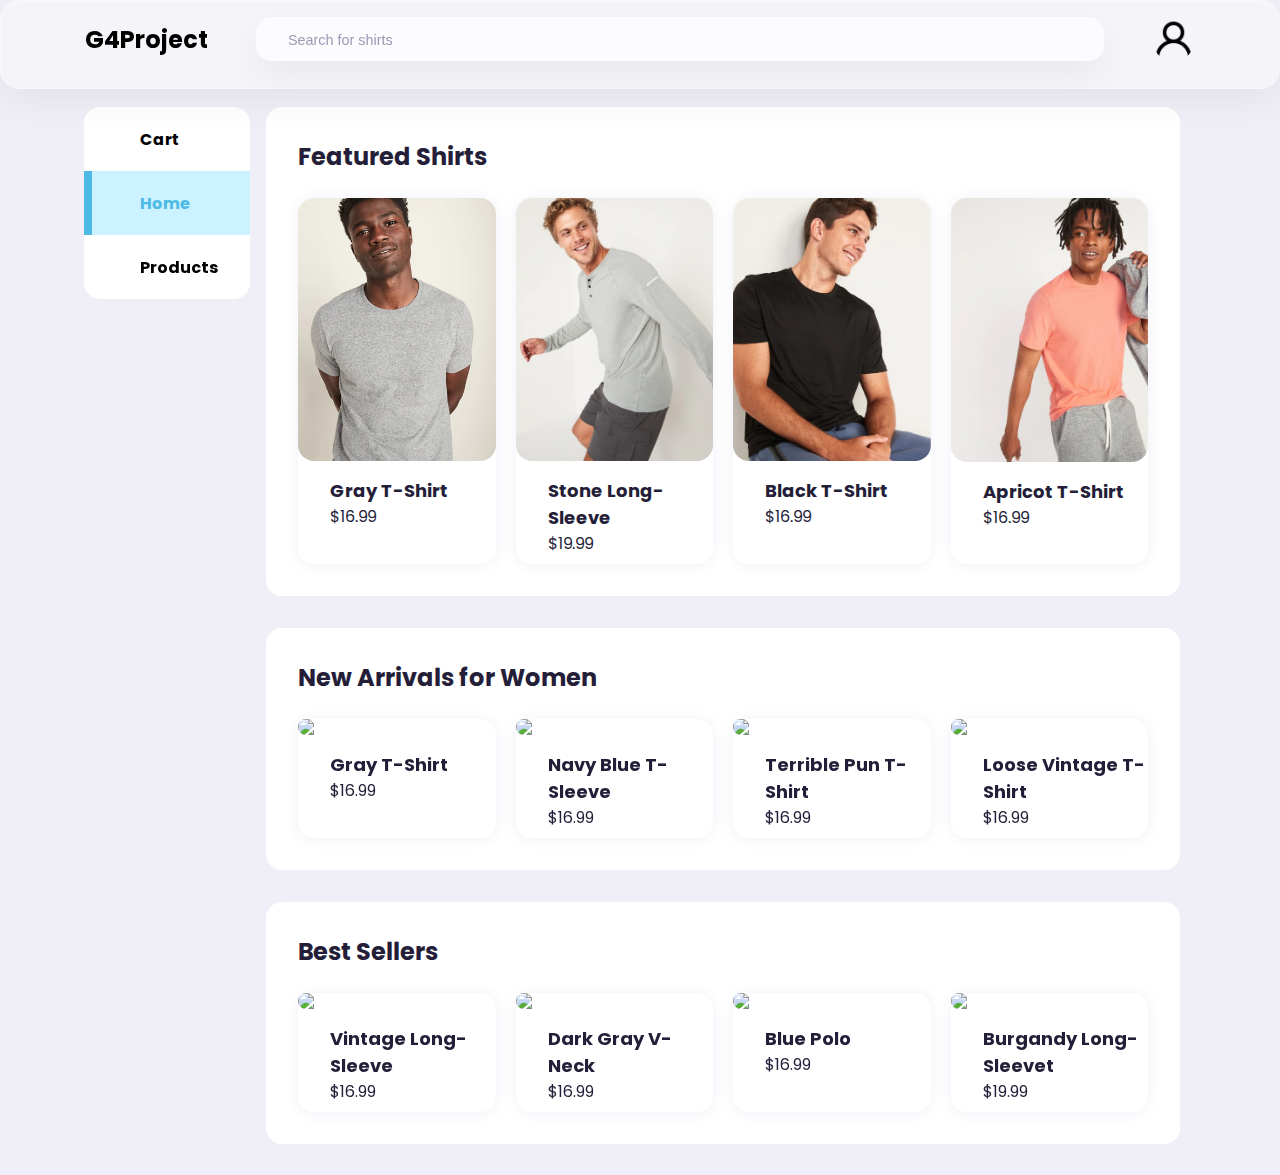
==== commit 80f1933a: "adding functional hrefs for G4 logo" ====
--- a/index.html
+++ b/index.html
@@ -13,7 +13,7 @@
 <body>    
     <nav>
         <div class="container">
-            <h2 class="logo"> G4Project </h2>
+            <h2 class="logo"> <a href="index.html">G4Project </a></h2>
             <div class="search-bar">
                 <i class="uil uil-search"></i>
                 <input type="search" placeholder="Search for shirts">
@@ -66,9 +66,9 @@
                             </div>
                     </a>
                     <!----------------------End of Product Expansion Window--------------------------------------->
-                    <a class="menu-item">
+                    <!--<a class="menu-item">
                         <span><i class="uil uil-envelope"></i></span><h3>Contact Us</h3>
-                    </a>                
+                    </a>-->                
                 </div>
             </div>
         
